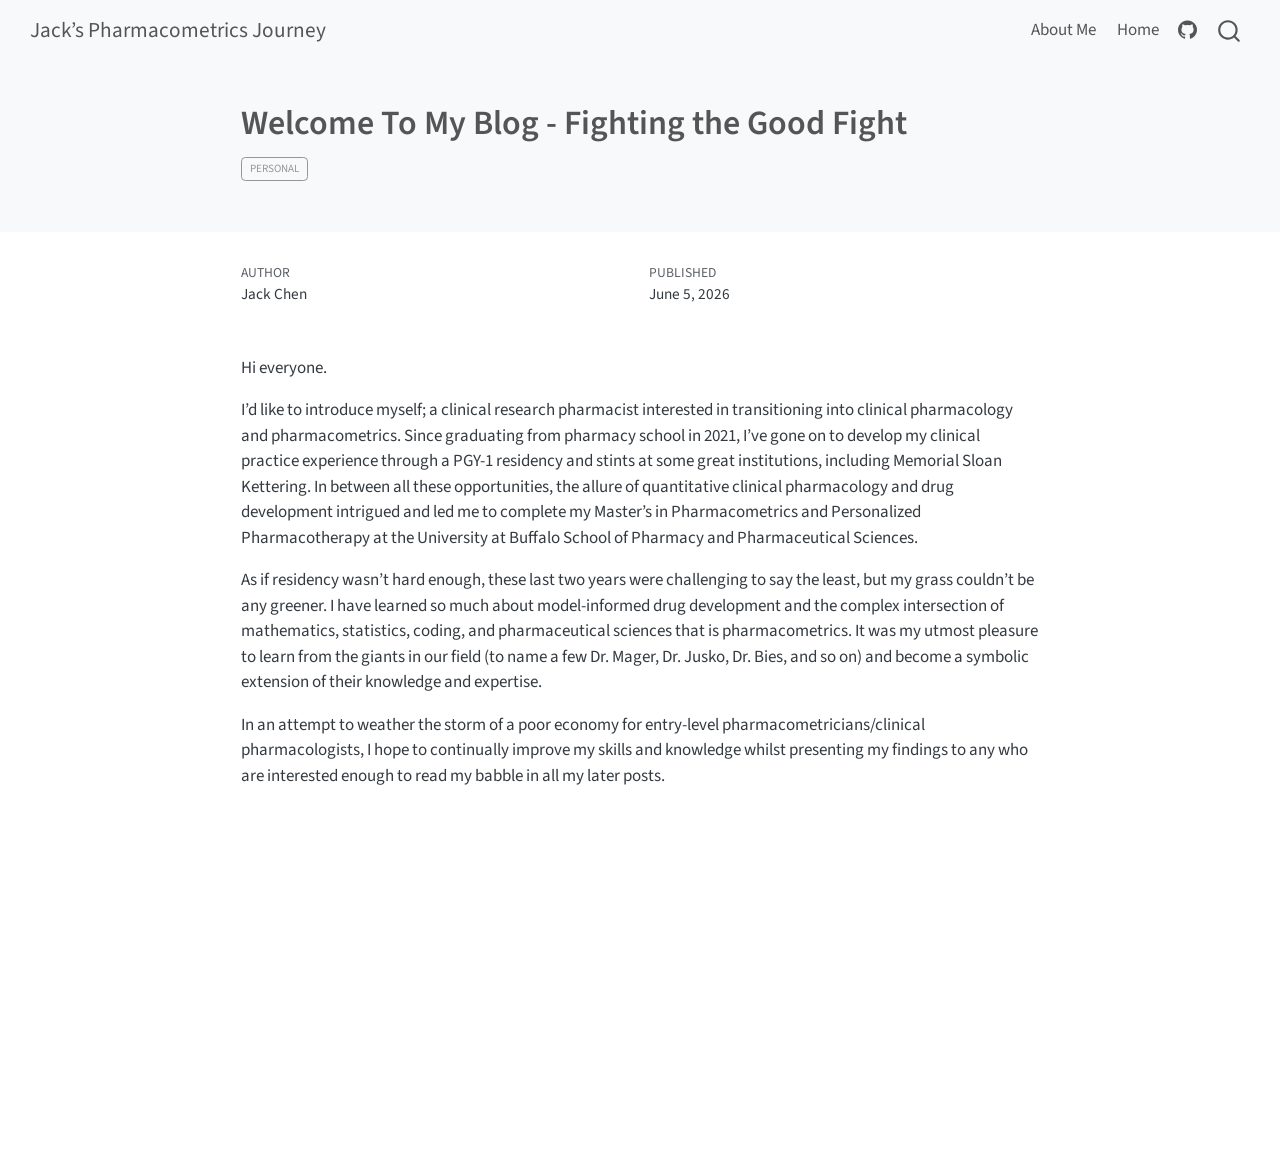
==== posts/01_selfintroduction/index.html @ 31195d6e "Built site for gh-pages" ====
<!DOCTYPE html>
<html xmlns="http://www.w3.org/1999/xhtml" lang="en" xml:lang="en"><head>

<meta charset="utf-8">
<meta name="generator" content="quarto-1.10.18">

<meta name="viewport" content="width=device-width, initial-scale=1.0, user-scalable=yes">

<meta name="author" content="Jack Chen">
<meta name="dcterms.date" content="2026-06-05">

<title>Welcome To My Blog - Fighting the Good Fight – Jack’s Pharmacometrics Journey</title>
<style>
/* Default styles provided by pandoc.
** See https://pandoc.org/MANUAL.html#variables-for-html for config info.
*/
span.smallcaps{font-variant: small-caps;}
div.columns{display: flex; gap: 1.5em;}
div.column{flex: auto;}
@media screen {
div.columns{gap: min(4vw, 1.5em);}
div.column{overflow-x: auto;}
}
div.hanging-indent{margin-left: 1.5em; text-indent: -1.5em;}
ul.task-list{list-style: none;}
ul.task-list li input[type="checkbox"] {
  width: 0.8em;
  margin: 0 0.8em 0.2em -1em; /* quarto-specific, see https://github.com/quarto-dev/quarto-cli/issues/4556 */ 
  vertical-align: middle;
}
</style>


<script src="../../site_libs/quarto-nav/quarto-nav.js"></script>
<script src="../../site_libs/quarto-nav/headroom.min.js"></script>
<script src="../../site_libs/clipboard/clipboard.min.js"></script>
<script src="../../site_libs/quarto-search/autocomplete.umd.js"></script>
<script src="../../site_libs/quarto-search/fuse.min.js"></script>
<script src="../../site_libs/quarto-search/quarto-search.js"></script>
<meta name="quarto:offset" content="../../">
<script src="../../site_libs/quarto-html/quarto.js" type="module"></script>
<script src="../../site_libs/quarto-html/tabsets/tabsets.js" type="module"></script>
<script src="../../site_libs/quarto-html/popper.min.js"></script>
<script src="../../site_libs/quarto-html/tippy.umd.min.js"></script>
<script src="../../site_libs/quarto-html/anchor.min.js"></script>
<link href="../../site_libs/quarto-html/tippy.css" rel="stylesheet">
<link href="../../site_libs/quarto-html/quarto-syntax-highlighting-64a204ab8560d761af7679ceaba22944.css" rel="stylesheet" id="quarto-text-highlighting-styles">
<script src="../../site_libs/bootstrap/bootstrap.min.js"></script>
<link href="../../site_libs/bootstrap/bootstrap-icons.css" rel="stylesheet">
<link href="../../site_libs/bootstrap/bootstrap-301c38354b3ed8238247a097a05ab2e3.min.css" rel="stylesheet" append-hash="true" id="quarto-bootstrap" data-mode="light">
<script id="quarto-search-options" type="application/json">{
  "location": "navbar",
  "copy-button": false,
  "collapse-after": 3,
  "panel-placement": "end",
  "type": "overlay",
  "limit": 50,
  "keyboard-shortcut": [
    "f",
    "/",
    "s"
  ],
  "show-item-context": false,
  "language": {
    "search-no-results-text": "No results",
    "search-matching-documents-text": "matching documents",
    "search-copy-link-title": "Copy link to search",
    "search-hide-matches-text": "Hide additional matches",
    "search-more-match-text": "more match in this document",
    "search-more-matches-text": "more matches in this document",
    "search-clear-button-title": "Clear",
    "search-text-placeholder": "",
    "search-detached-cancel-button-title": "Cancel",
    "search-submit-button-title": "Submit",
    "search-label": "Search"
  }
}</script>


<link rel="stylesheet" href="../../styles.css">
</head>

<body class="nav-fixed fullcontent quarto-light">

<div id="quarto-search-results"></div>
  <header id="quarto-header" class="headroom fixed-top quarto-banner">
    <nav class="navbar navbar-expand-lg " data-bs-theme="dark">
      <div class="navbar-container container-fluid">
      <div class="navbar-brand-container mx-auto">
    <a class="navbar-brand" href="../../index.html">
    <span class="navbar-title">Jack’s Pharmacometrics Journey</span>
    </a>
  </div>
            <div id="quarto-search" class="" title="Search"></div>
          <button class="navbar-toggler" type="button" data-bs-toggle="collapse" data-bs-target="#navbarCollapse" aria-controls="navbarCollapse" role="menu" aria-expanded="false" aria-label="Toggle navigation" onclick="if (window.quartoToggleHeadroom) { window.quartoToggleHeadroom(); }">
  <span class="navbar-toggler-icon"></span>
</button>
          <div class="collapse navbar-collapse" id="navbarCollapse">
            <ul class="navbar-nav navbar-nav-scroll ms-auto">
  <li class="nav-item">
    <a class="nav-link" href="../../about.html"> 
<span class="menu-text">About Me</span></a>
  </li>  
  <li class="nav-item">
    <a class="nav-link" href="../../index.html"> 
<span class="menu-text">Home</span></a>
  </li>  
  <li class="nav-item compact">
    <a class="nav-link" href="https://github.com/jc-pharm"> <i class="bi bi-github" role="img">
</i> 
<span class="menu-text"></span></a>
  </li>  
</ul>
          </div> <!-- /navcollapse -->
            <div class="quarto-navbar-tools">
</div>
      </div> <!-- /container-fluid -->
    </nav>
</header>
<!-- content -->
<header id="title-block-header" class="quarto-title-block default page-columns page-full">
  <div class="quarto-title-banner page-columns page-full">
    <div class="quarto-title column-body">
      <h1 class="title">Welcome To My Blog - Fighting the Good Fight</h1>
                                <div class="quarto-categories">
                <div class="quarto-category">personal</div>
              </div>
                  </div>
  </div>
    
  
  <div class="quarto-title-meta">

      <div>
      <div class="quarto-title-meta-heading">Author</div>
      <div class="quarto-title-meta-contents">
               <p>Jack Chen </p>
            </div>
    </div>
      
      <div>
      <div class="quarto-title-meta-heading">Published</div>
      <div class="quarto-title-meta-contents">
        <p class="date">June 5, 2026</p>
      </div>
    </div>
    
      
    </div>
    
  
  </header><div id="quarto-content" class="quarto-container page-columns page-rows-contents page-layout-article page-navbar">
<!-- sidebar -->
<!-- margin-sidebar -->
    
<!-- main -->
<main class="content quarto-banner-title-block" id="quarto-document-content">





<p>Hi everyone.</p>
<p>I’d like to introduce myself; a clinical research pharmacist interested in transitioning into clinical pharmacology and pharmacometrics. Since graduating from pharmacy school in 2021, I’ve gone on to develop my clinical practice experience through a PGY-1 residency and stints at some great institutions, including Memorial Sloan Kettering. In between all these opportunities, the allure of quantitative clinical pharmacology and drug development intrigued and led me to complete my Master’s in Pharmacometrics and Personalized Pharmacotherapy at the University at Buffalo School of Pharmacy and Pharmaceutical Sciences.</p>
<p>As if residency wasn’t hard enough, these last two years were challenging to say the least, but my grass couldn’t be any greener. I have learned so much about model-informed drug development and the complex intersection of mathematics, statistics, coding, and pharmaceutical sciences that is pharmacometrics. It was my utmost pleasure to learn from the giants in our field (to name a few Dr.&nbsp;Mager, Dr.&nbsp;Jusko, Dr.&nbsp;Bies, and so on) and become a symbolic extension of their knowledge and expertise.</p>
<p>In an attempt to weather the storm of a poor economy for entry-level pharmacometricians/clinical pharmacologists, I hope to continually improve my skills and knowledge whilst presenting my findings to any who are interested enough to read my babble in all my later posts.</p>



</main> <!-- /main -->
<script id="quarto-html-after-body" type="application/javascript">
  window.document.addEventListener("DOMContentLoaded", function (event) {
    const icon = "";
    const anchorJS = new window.AnchorJS();
    anchorJS.options = {
      placement: 'right',
      icon: icon
    };
    anchorJS.add('.anchored');
    const isCodeAnnotation = (el) => {
      for (const clz of el.classList) {
        if (clz.startsWith('code-annotation-')) {                     
          return true;
        }
      }
      return false;
    }
    const onCopySuccess = function(e) {
      // button target
      const button = e.trigger;
      // don't keep focus
      button.blur();
      // flash "checked"
      button.classList.add('code-copy-button-checked');
      var currentTitle = button.getAttribute("title");
      button.setAttribute("title", "Copied!");
      let tooltip;
      if (window.bootstrap) {
        button.setAttribute("data-bs-toggle", "tooltip");
        button.setAttribute("data-bs-placement", "left");
        button.setAttribute("data-bs-title", "Copied!");
        tooltip = new bootstrap.Tooltip(button, 
          { trigger: "manual", 
            customClass: "code-copy-button-tooltip",
            offset: [0, -8]});
        tooltip.show();    
      }
      setTimeout(function() {
        if (tooltip) {
          tooltip.hide();
          button.removeAttribute("data-bs-title");
          button.removeAttribute("data-bs-toggle");
          button.removeAttribute("data-bs-placement");
        }
        button.setAttribute("title", currentTitle);
        button.classList.remove('code-copy-button-checked');
      }, 1000);
      // clear code selection
      e.clearSelection();
    }
    const getTextToCopy = function(trigger) {
      const outerScaffold = trigger.parentElement.cloneNode(true);
      const codeEl = outerScaffold.querySelector('code');
      for (const childEl of codeEl.children) {
        if (isCodeAnnotation(childEl)) {
          childEl.remove();
        }
      }
      return codeEl.innerText;
    }
    const clipboard = new window.ClipboardJS('.code-copy-button:not([data-in-quarto-modal])', {
      text: getTextToCopy
    });
    clipboard.on('success', onCopySuccess);
    if (window.document.getElementById('quarto-embedded-source-code-modal')) {
      const clipboardModal = new window.ClipboardJS('.code-copy-button[data-in-quarto-modal]', {
        text: getTextToCopy,
        container: window.document.getElementById('quarto-embedded-source-code-modal')
      });
      clipboardModal.on('success', onCopySuccess);
    }
      var localhostRegex = new RegExp(/^(?:http|https):\/\/localhost\:?[0-9]*\//);
      var mailtoRegex = new RegExp(/^mailto:/);
        var filterRegex = new RegExp("https:\/\/jc-pharm\.github\.io\/");
      var isInternal = (href) => {
          return filterRegex.test(href) || localhostRegex.test(href) || mailtoRegex.test(href);
      }
      // Inspect non-navigation links and adorn them if external
     var links = window.document.querySelectorAll('a[href]:not(.nav-link):not(.navbar-brand):not(.toc-action):not(.sidebar-link):not(.sidebar-item-toggle):not(.pagination-link):not(.no-external):not([aria-hidden]):not(.dropdown-item):not(.quarto-navigation-tool):not(.about-link)');
      for (var i=0; i<links.length; i++) {
        const link = links[i];
        if (!isInternal(link.href)) {
          // undo the damage that might have been done by quarto-nav.js in the case of
          // links that we want to consider external
          if (link.dataset.originalHref !== undefined) {
            link.href = link.dataset.originalHref;
          }
        }
      }
    function tippyHover(el, contentFn, onTriggerFn, onUntriggerFn) {
      const config = {
        allowHTML: true,
        maxWidth: 500,
        delay: 100,
        arrow: false,
        appendTo: function(el) {
            return el.parentElement;
        },
        interactive: true,
        interactiveBorder: 10,
        theme: 'quarto',
        placement: 'bottom-start',
      };
      if (contentFn) {
        config.content = contentFn;
      }
      if (onTriggerFn) {
        config.onTrigger = onTriggerFn;
      }
      if (onUntriggerFn) {
        config.onUntrigger = onUntriggerFn;
      }
      window.tippy(el, config); 
    }
    const noterefs = window.document.querySelectorAll('a[role="doc-noteref"]');
    for (var i=0; i<noterefs.length; i++) {
      const ref = noterefs[i];
      tippyHover(ref, function() {
        // use id or data attribute instead here
        let href = ref.getAttribute('data-footnote-href') || ref.getAttribute('href');
        try { href = new URL(href).hash; } catch {}
        const id = href.replace(/^#\/?/, "");
        const note = window.document.getElementById(id);
        if (note) {
          return note.innerHTML;
        } else {
          return "";
        }
      });
    }
    const xrefs = window.document.querySelectorAll('a.quarto-xref');
    const processXRef = (id, note) => {
      // Strip column container classes
      const stripColumnClz = (el) => {
        el.classList.remove("page-full", "page-columns");
        if (el.children) {
          for (const child of el.children) {
            stripColumnClz(child);
          }
        }
      }
      stripColumnClz(note)
      if (id === null || id.startsWith('sec-')) {
        // Special case sections, only their first couple elements
        const container = document.createElement("div");
        if (note.children && note.children.length > 2) {
          container.appendChild(note.children[0].cloneNode(true));
          for (let i = 1; i < note.children.length; i++) {
            const child = note.children[i];
            if (child.tagName === "P" && child.innerText === "") {
              continue;
            } else {
              container.appendChild(child.cloneNode(true));
              break;
            }
          }
          if (window.Quarto?.typesetMath) {
            window.Quarto.typesetMath(container);
          }
          return container.innerHTML
        } else {
          if (window.Quarto?.typesetMath) {
            window.Quarto.typesetMath(note);
          }
          return note.innerHTML;
        }
      } else {
        // Remove any anchor links if they are present
        const anchorLink = note.querySelector('a.anchorjs-link');
        if (anchorLink) {
          anchorLink.remove();
        }
        if (window.Quarto?.typesetMath) {
          window.Quarto.typesetMath(note);
        }
        if (note.classList.contains("callout")) {
          return note.outerHTML;
        } else {
          return note.innerHTML;
        }
      }
    }
    for (var i=0; i<xrefs.length; i++) {
      const xref = xrefs[i];
      tippyHover(xref, undefined, function(instance) {
        instance.disable();
        let url = xref.getAttribute('href');
        let hash = undefined; 
        if (url.startsWith('#')) {
          hash = url;
        } else {
          try { hash = new URL(url).hash; } catch {}
        }
        if (hash) {
          const id = hash.replace(/^#\/?/, "");
          const note = window.document.getElementById(id);
          if (note !== null) {
            try {
              const html = processXRef(id, note.cloneNode(true));
              instance.setContent(html);
            } finally {
              instance.enable();
              instance.show();
            }
          } else {
            // See if we can fetch this
            fetch(url.split('#')[0])
            .then(res => res.text())
            .then(html => {
              const parser = new DOMParser();
              const htmlDoc = parser.parseFromString(html, "text/html");
              const note = htmlDoc.getElementById(id);
              if (note !== null) {
                const html = processXRef(id, note);
                instance.setContent(html);
              } 
            }).finally(() => {
              instance.enable();
              instance.show();
            });
          }
        } else {
          // See if we can fetch a full url (with no hash to target)
          // This is a special case and we should probably do some content thinning / targeting
          fetch(url)
          .then(res => res.text())
          .then(html => {
            const parser = new DOMParser();
            const htmlDoc = parser.parseFromString(html, "text/html");
            const note = htmlDoc.querySelector('main.content');
            if (note !== null) {
              // This should only happen for chapter cross references
              // (since there is no id in the URL)
              // remove the first header
              if (note.children.length > 0 && note.children[0].tagName === "HEADER") {
                note.children[0].remove();
              }
              const html = processXRef(null, note);
              instance.setContent(html);
            } 
          }).finally(() => {
            instance.enable();
            instance.show();
          });
        }
      }, function(instance) {
      });
    }
        let selectedAnnoteEl;
        const selectorForAnnotation = ( cell, annotation) => {
          let cellAttr = 'data-code-cell="' + cell + '"';
          let lineAttr = 'data-code-annotation="' +  annotation + '"';
          const selector = 'span[' + cellAttr + '][' + lineAttr + ']';
          return selector;
        }
        const selectCodeLines = (annoteEl) => {
          const doc = window.document;
          const targetCell = annoteEl.getAttribute("data-target-cell");
          const targetAnnotation = annoteEl.getAttribute("data-target-annotation");
          const annoteSpan = window.document.querySelector(selectorForAnnotation(targetCell, targetAnnotation));
          const lines = annoteSpan.getAttribute("data-code-lines").split(",");
          const lineIds = lines.map((line) => {
            return targetCell + "-" + line;
          })
          let top = null;
          let height = null;
          let parent = null;
          if (lineIds.length > 0) {
              //compute the position of the single el (top and bottom and make a div)
              const el = window.document.getElementById(lineIds[0]);
              top = el.offsetTop;
              height = el.offsetHeight;
              parent = el.parentElement.parentElement;
            if (lineIds.length > 1) {
              const lastEl = window.document.getElementById(lineIds[lineIds.length - 1]);
              const bottom = lastEl.offsetTop + lastEl.offsetHeight;
              height = bottom - top;
            }
            if (top !== null && height !== null && parent !== null) {
              // cook up a div (if necessary) and position it 
              let div = window.document.getElementById("code-annotation-line-highlight");
              if (div === null) {
                div = window.document.createElement("div");
                div.setAttribute("id", "code-annotation-line-highlight");
                div.style.position = 'absolute';
                parent.appendChild(div);
              }
              div.style.top = top - 2 + "px";
              div.style.height = height + 4 + "px";
              div.style.left = 0;
              let gutterDiv = window.document.getElementById("code-annotation-line-highlight-gutter");
              if (gutterDiv === null) {
                gutterDiv = window.document.createElement("div");
                gutterDiv.setAttribute("id", "code-annotation-line-highlight-gutter");
                gutterDiv.style.position = 'absolute';
                const codeCell = window.document.getElementById(targetCell);
                const gutter = codeCell.querySelector('.code-annotation-gutter');
                gutter.appendChild(gutterDiv);
              }
              gutterDiv.style.top = top - 2 + "px";
              gutterDiv.style.height = height + 4 + "px";
            }
            selectedAnnoteEl = annoteEl;
          }
        };
        const unselectCodeLines = () => {
          const elementsIds = ["code-annotation-line-highlight", "code-annotation-line-highlight-gutter"];
          elementsIds.forEach((elId) => {
            const div = window.document.getElementById(elId);
            if (div) {
              div.remove();
            }
          });
          selectedAnnoteEl = undefined;
        };
          // Handle positioning of the toggle
      window.addEventListener(
        "resize",
        throttle(() => {
          elRect = undefined;
          if (selectedAnnoteEl) {
            selectCodeLines(selectedAnnoteEl);
          }
        }, 10)
      );
      function throttle(fn, ms) {
      let throttle = false;
      let timer;
        return (...args) => {
          if(!throttle) { // first call gets through
              fn.apply(this, args);
              throttle = true;
          } else { // all the others get throttled
              if(timer) clearTimeout(timer); // cancel #2
              timer = setTimeout(() => {
                fn.apply(this, args);
                timer = throttle = false;
              }, ms);
          }
        };
      }
        // Attach click handler to the DT
        const annoteDls = window.document.querySelectorAll('dt[data-target-cell]');
        for (const annoteDlNode of annoteDls) {
          annoteDlNode.addEventListener('click', (event) => {
            const clickedEl = event.target;
            if (clickedEl !== selectedAnnoteEl) {
              unselectCodeLines();
              const activeEl = window.document.querySelector('dt[data-target-cell].code-annotation-active');
              if (activeEl) {
                activeEl.classList.remove('code-annotation-active');
              }
              selectCodeLines(clickedEl);
              clickedEl.classList.add('code-annotation-active');
            } else {
              // Unselect the line
              unselectCodeLines();
              clickedEl.classList.remove('code-annotation-active');
            }
          });
        }
    const findCites = (el) => {
      const parentEl = el.parentElement;
      if (parentEl) {
        const cites = parentEl.dataset.cites;
        if (cites) {
          return {
            el,
            cites: cites.split(' ')
          };
        } else {
          return findCites(el.parentElement)
        }
      } else {
        return undefined;
      }
    };
    var bibliorefs = window.document.querySelectorAll('a[role="doc-biblioref"]');
    for (var i=0; i<bibliorefs.length; i++) {
      const ref = bibliorefs[i];
      const citeInfo = findCites(ref);
      if (citeInfo) {
        tippyHover(citeInfo.el, function() {
          var popup = window.document.createElement('div');
          citeInfo.cites.forEach(function(cite) {
            var citeDiv = window.document.createElement('div');
            citeDiv.classList.add('hanging-indent');
            citeDiv.classList.add('csl-entry');
            var biblioDiv = window.document.getElementById('ref-' + cite);
            if (biblioDiv) {
              citeDiv.innerHTML = biblioDiv.innerHTML;
            }
            popup.appendChild(citeDiv);
          });
          return popup.innerHTML;
        });
      }
    }
  });
  </script>
</div> <!-- /content -->




</body></html>
---- site_libs/quarto-html/tippy.css ----
.tippy-box[data-animation=fade][data-state=hidden]{opacity:0}[data-tippy-root]{max-width:calc(100vw - 10px)}.tippy-box{position:relative;background-color:#333;color:#fff;border-radius:4px;font-size:14px;line-height:1.4;white-space:normal;outline:0;transition-property:transform,visibility,opacity}.tippy-box[data-placement^=top]>.tippy-arrow{bottom:0}.tippy-box[data-placement^=top]>.tippy-arrow:before{bottom:-7px;left:0;border-width:8px 8px 0;border-top-color:initial;transform-origin:center top}.tippy-box[data-placement^=bottom]>.tippy-arrow{top:0}.tippy-box[data-placement^=bottom]>.tippy-arrow:before{top:-7px;left:0;border-width:0 8px 8px;border-bottom-color:initial;transform-origin:center bottom}.tippy-box[data-placement^=left]>.tippy-arrow{right:0}.tippy-box[data-placement^=left]>.tippy-arrow:before{border-width:8px 0 8px 8px;border-left-color:initial;right:-7px;transform-origin:center left}.tippy-box[data-placement^=right]>.tippy-arrow{left:0}.tippy-box[data-placement^=right]>.tippy-arrow:before{left:-7px;border-width:8px 8px 8px 0;border-right-color:initial;transform-origin:center right}.tippy-box[data-inertia][data-state=visible]{transition-timing-function:cubic-bezier(.54,1.5,.38,1.11)}.tippy-arrow{width:16px;height:16px;color:#333}.tippy-arrow:before{content:"";position:absolute;border-color:transparent;border-style:solid}.tippy-content{position:relative;padding:5px 9px;z-index:1}
---- site_libs/quarto-html/quarto-syntax-highlighting-64a204ab8560d761af7679ceaba22944.css ----
/* quarto syntax highlight colors */
:root {
  --quarto-hl-ot-color: #003B4F;
  --quarto-hl-at-color: #657422;
  --quarto-hl-ss-color: #20794D;
  --quarto-hl-an-color: #5E5E5E;
  --quarto-hl-fu-color: #4758AB;
  --quarto-hl-st-color: #20794D;
  --quarto-hl-cf-color: #003B4F;
  --quarto-hl-op-color: #5E5E5E;
  --quarto-hl-er-color: #AD0000;
  --quarto-hl-bn-color: #AD0000;
  --quarto-hl-al-color: #AD0000;
  --quarto-hl-va-color: #111111;
  --quarto-hl-bu-color: inherit;
  --quarto-hl-ex-color: inherit;
  --quarto-hl-pp-color: #AD0000;
  --quarto-hl-in-color: #5E5E5E;
  --quarto-hl-vs-color: #20794D;
  --quarto-hl-wa-color: #5E5E5E;
  --quarto-hl-do-color: #5E5E5E;
  --quarto-hl-im-color: #00769E;
  --quarto-hl-ch-color: #20794D;
  --quarto-hl-dt-color: #AD0000;
  --quarto-hl-fl-color: #AD0000;
  --quarto-hl-co-color: #5E5E5E;
  --quarto-hl-cv-color: #5E5E5E;
  --quarto-hl-cn-color: #8f5902;
  --quarto-hl-sc-color: #5E5E5E;
  --quarto-hl-dv-color: #AD0000;
  --quarto-hl-kw-color: #003B4F;
}

/* other quarto variables */
:root {
  --quarto-font-monospace: SFMono-Regular, Menlo, Monaco, Consolas, "Liberation Mono", "Courier New", monospace;
}

/* syntax highlight based on Pandoc's rules */
pre > code.sourceCode > span {
  color: #003B4F;
}

code.sourceCode > span {
  color: #003B4F;
}

div.sourceCode,
div.sourceCode pre.sourceCode {
  color: #003B4F;
}

/* Normal */
code span {
  color: #003B4F;
}

/* Alert */
code span.al {
  color: #AD0000;
  font-style: inherit;
}

/* Annotation */
code span.an {
  color: #5E5E5E;
  font-style: inherit;
}

/* Attribute */
code span.at {
  color: #657422;
  font-style: inherit;
}

/* BaseN */
code span.bn {
  color: #AD0000;
  font-style: inherit;
}

/* BuiltIn */
code span.bu {
  font-style: inherit;
}

/* ControlFlow */
code span.cf {
  color: #003B4F;
  font-weight: bold;
  font-style: inherit;
}

/* Char */
code span.ch {
  color: #20794D;
  font-style: inherit;
}

/* Constant */
code span.cn {
  color: #8f5902;
  font-style: inherit;
}

/* Comment */
code span.co {
  color: #5E5E5E;
  font-style: inherit;
}

/* CommentVar */
code span.cv {
  color: #5E5E5E;
  font-style: italic;
}

/* Documentation */
code span.do {
  color: #5E5E5E;
  font-style: italic;
}

/* DataType */
code span.dt {
  color: #AD0000;
  font-style: inherit;
}

/* DecVal */
code span.dv {
  color: #AD0000;
  font-style: inherit;
}

/* Error */
code span.er {
  color: #AD0000;
  font-style: inherit;
}

/* Extension */
code span.ex {
  font-style: inherit;
}

/* Float */
code span.fl {
  color: #AD0000;
  font-style: inherit;
}

/* Function */
code span.fu {
  color: #4758AB;
  font-style: inherit;
}

/* Import */
code span.im {
  color: #00769E;
  font-style: inherit;
}

/* Information */
code span.in {
  color: #5E5E5E;
  font-style: inherit;
}

/* Keyword */
code span.kw {
  color: #003B4F;
  font-weight: bold;
  font-style: inherit;
}

/* Operator */
code span.op {
  color: #5E5E5E;
  font-style: inherit;
}

/* Other */
code span.ot {
  color: #003B4F;
  font-style: inherit;
}

/* Preprocessor */
code span.pp {
  color: #AD0000;
  font-style: inherit;
}

/* SpecialChar */
code span.sc {
  color: #5E5E5E;
  font-style: inherit;
}

/* SpecialString */
code span.ss {
  color: #20794D;
  font-style: inherit;
}

/* String */
code span.st {
  color: #20794D;
  font-style: inherit;
}

/* Variable */
code span.va {
  color: #111111;
  font-style: inherit;
}

/* VerbatimString */
code span.vs {
  color: #20794D;
  font-style: inherit;
}

/* Warning */
code span.wa {
  color: #5E5E5E;
  font-style: italic;
}

.prevent-inlining {
  content: "</";
}

/*# sourceMappingURL=9d8d5bb603a83b8298b89080a598c93b.css.map */
---- styles.css ----
/* css styles */
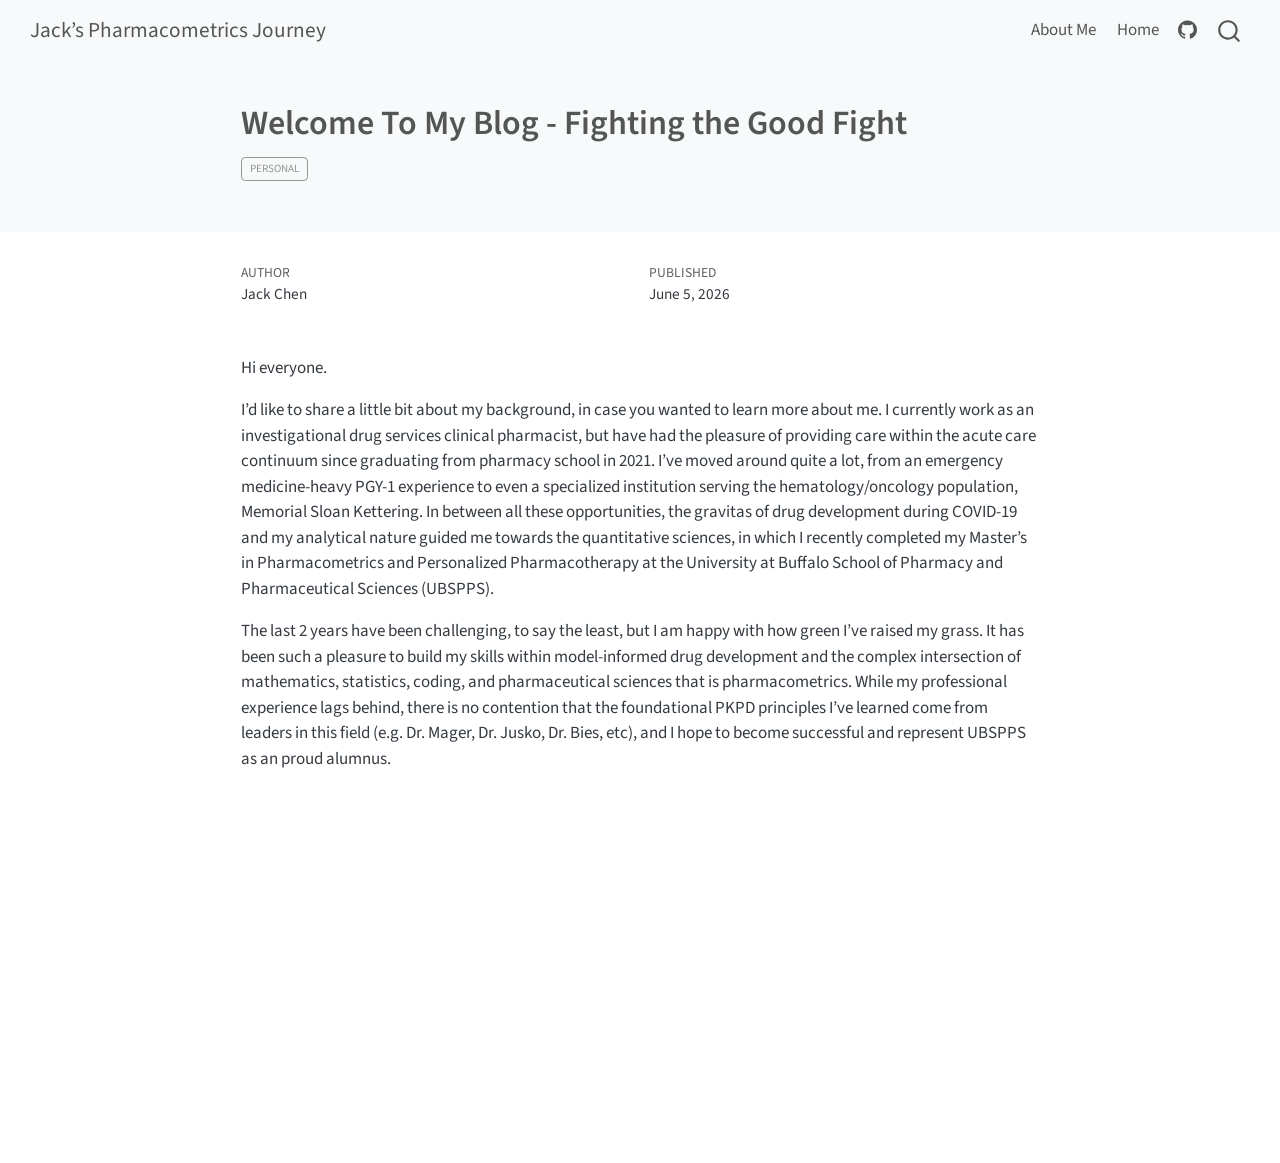
==== commit c7c5964d: "Built site for gh-pages" ====
--- a/posts/01_selfintroduction/index.html
+++ b/posts/01_selfintroduction/index.html
@@ -161,9 +161,8 @@
 
 
 <p>Hi everyone.</p>
-<p>I’d like to introduce myself; a clinical research pharmacist interested in transitioning into clinical pharmacology and pharmacometrics. Since graduating from pharmacy school in 2021, I’ve gone on to develop my clinical practice experience through a PGY-1 residency and stints at some great institutions, including Memorial Sloan Kettering. In between all these opportunities, the allure of quantitative clinical pharmacology and drug development intrigued and led me to complete my Master’s in Pharmacometrics and Personalized Pharmacotherapy at the University at Buffalo School of Pharmacy and Pharmaceutical Sciences.</p>
-<p>As if residency wasn’t hard enough, these last two years were challenging to say the least, but my grass couldn’t be any greener. I have learned so much about model-informed drug development and the complex intersection of mathematics, statistics, coding, and pharmaceutical sciences that is pharmacometrics. It was my utmost pleasure to learn from the giants in our field (to name a few Dr.&nbsp;Mager, Dr.&nbsp;Jusko, Dr.&nbsp;Bies, and so on) and become a symbolic extension of their knowledge and expertise.</p>
-<p>In an attempt to weather the storm of a poor economy for entry-level pharmacometricians/clinical pharmacologists, I hope to continually improve my skills and knowledge whilst presenting my findings to any who are interested enough to read my babble in all my later posts.</p>
+<p>I’d like to share a little bit about my background, in case you wanted to learn more about me. I currently work as an investigational drug services clinical pharmacist, but have had the pleasure of providing care within the acute care continuum since graduating from pharmacy school in 2021. I’ve moved around quite a lot, from an emergency medicine-heavy PGY-1 experience to even a specialized institution serving the hematology/oncology population, Memorial Sloan Kettering. In between all these opportunities, the gravitas of drug development during COVID-19 and my analytical nature guided me towards the quantitative sciences, in which I recently completed my Master’s in Pharmacometrics and Personalized Pharmacotherapy at the University at Buffalo School of Pharmacy and Pharmaceutical Sciences (UBSPPS).</p>
+<p>The last 2 years have been challenging, to say the least, but I am happy with how green I’ve raised my grass. It has been such a pleasure to build my skills within model-informed drug development and the complex intersection of mathematics, statistics, coding, and pharmaceutical sciences that is pharmacometrics. While my professional experience lags behind, there is no contention that the foundational PKPD principles I’ve learned come from leaders in this field (e.g.&nbsp;Dr.&nbsp;Mager, Dr.&nbsp;Jusko, Dr.&nbsp;Bies, etc), and I hope to become successful and represent UBSPPS as an proud alumnus.</p>
 
 
 
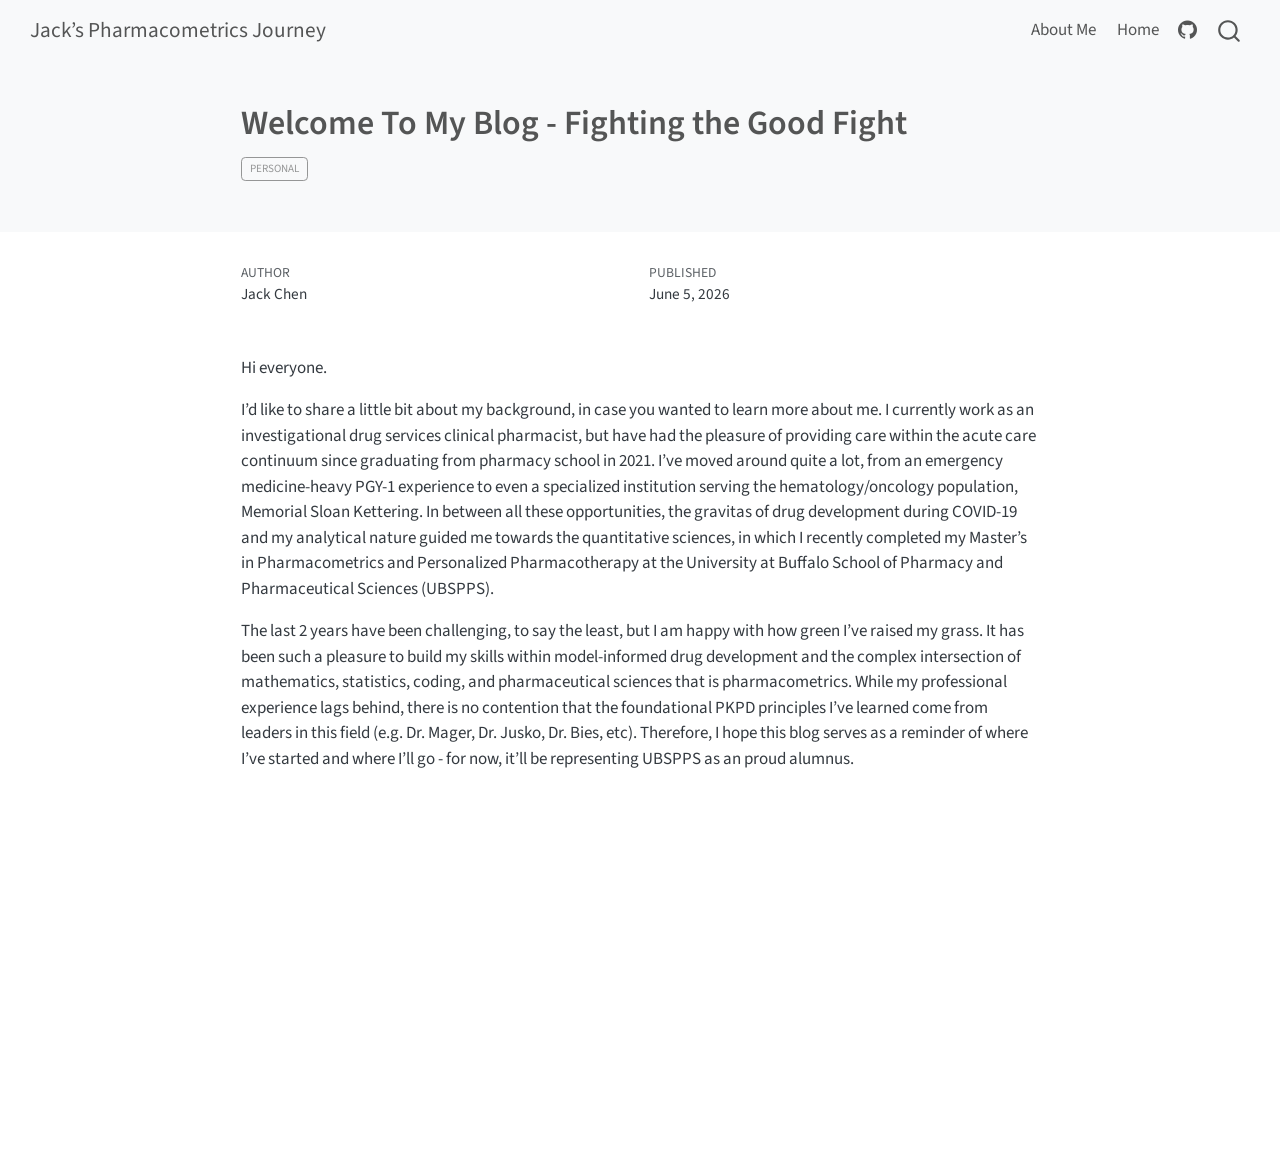
==== commit 99e703d8: "Built site for gh-pages" ====
--- a/posts/01_selfintroduction/index.html
+++ b/posts/01_selfintroduction/index.html
@@ -162,7 +162,7 @@
 
 <p>Hi everyone.</p>
 <p>I’d like to share a little bit about my background, in case you wanted to learn more about me. I currently work as an investigational drug services clinical pharmacist, but have had the pleasure of providing care within the acute care continuum since graduating from pharmacy school in 2021. I’ve moved around quite a lot, from an emergency medicine-heavy PGY-1 experience to even a specialized institution serving the hematology/oncology population, Memorial Sloan Kettering. In between all these opportunities, the gravitas of drug development during COVID-19 and my analytical nature guided me towards the quantitative sciences, in which I recently completed my Master’s in Pharmacometrics and Personalized Pharmacotherapy at the University at Buffalo School of Pharmacy and Pharmaceutical Sciences (UBSPPS).</p>
-<p>The last 2 years have been challenging, to say the least, but I am happy with how green I’ve raised my grass. It has been such a pleasure to build my skills within model-informed drug development and the complex intersection of mathematics, statistics, coding, and pharmaceutical sciences that is pharmacometrics. While my professional experience lags behind, there is no contention that the foundational PKPD principles I’ve learned come from leaders in this field (e.g.&nbsp;Dr.&nbsp;Mager, Dr.&nbsp;Jusko, Dr.&nbsp;Bies, etc), and I hope to become successful and represent UBSPPS as an proud alumnus.</p>
+<p>The last 2 years have been challenging, to say the least, but I am happy with how green I’ve raised my grass. It has been such a pleasure to build my skills within model-informed drug development and the complex intersection of mathematics, statistics, coding, and pharmaceutical sciences that is pharmacometrics. While my professional experience lags behind, there is no contention that the foundational PKPD principles I’ve learned come from leaders in this field (e.g.&nbsp;Dr.&nbsp;Mager, Dr.&nbsp;Jusko, Dr.&nbsp;Bies, etc). Therefore, I hope this blog serves as a reminder of where I’ve started and where I’ll go - for now, it’ll be representing UBSPPS as an proud alumnus.</p>
 
 
 
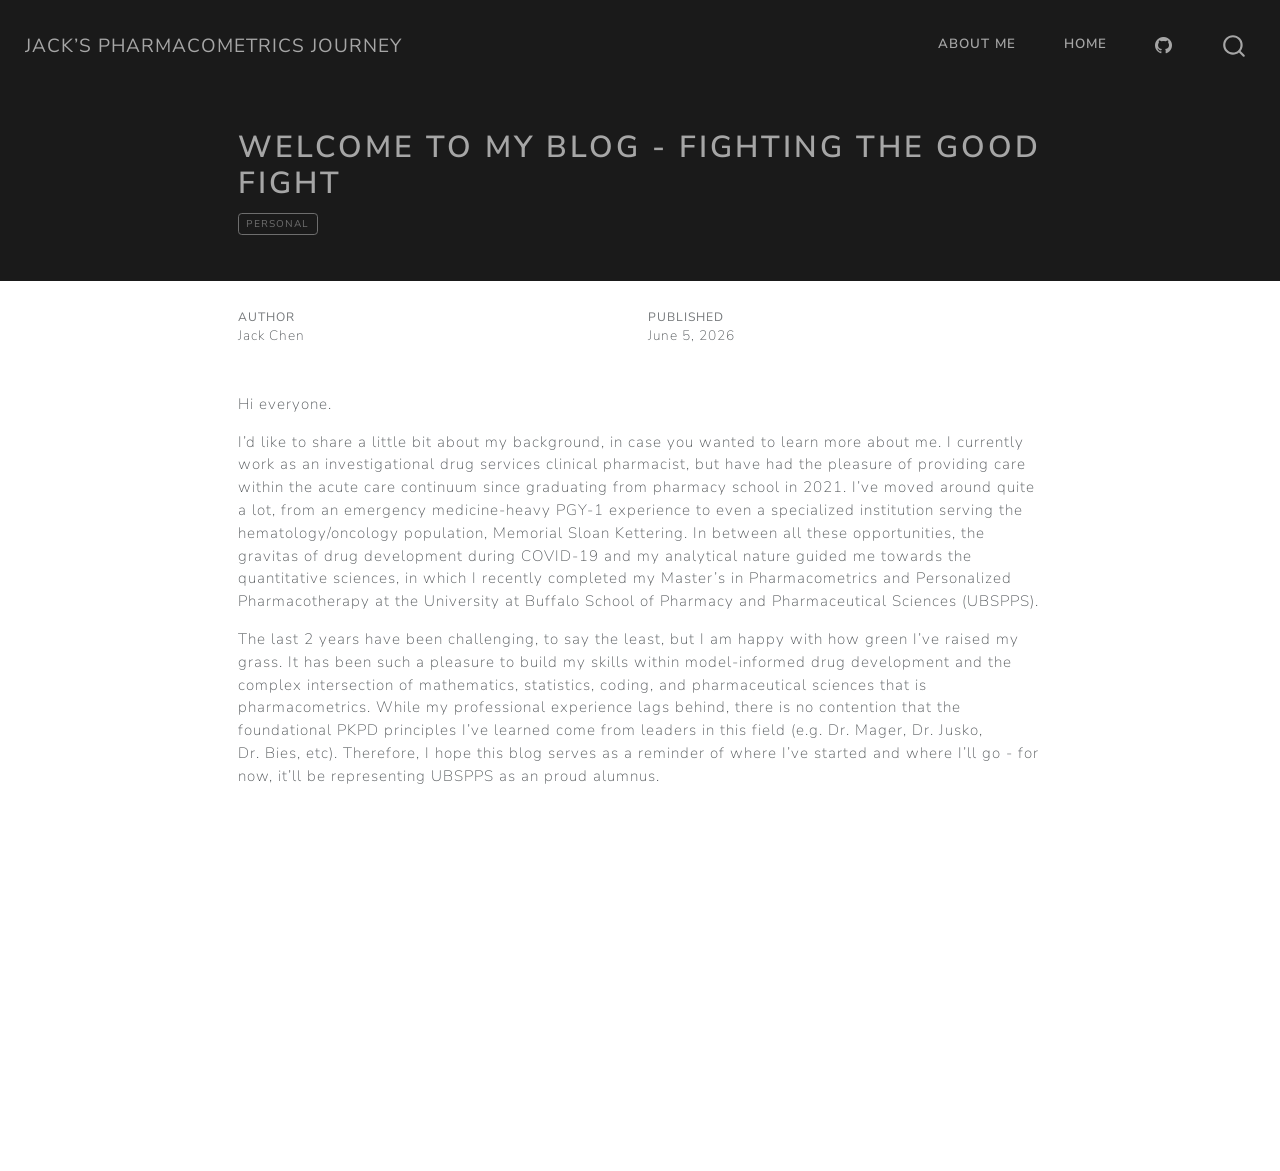
==== commit 5cb32592: "Built site for gh-pages" ====
--- a/posts/01_selfintroduction/index.html
+++ b/posts/01_selfintroduction/index.html
@@ -47,7 +47,7 @@
 <link href="../../site_libs/quarto-html/quarto-syntax-highlighting-64a204ab8560d761af7679ceaba22944.css" rel="stylesheet" id="quarto-text-highlighting-styles">
 <script src="../../site_libs/bootstrap/bootstrap.min.js"></script>
 <link href="../../site_libs/bootstrap/bootstrap-icons.css" rel="stylesheet">
-<link href="../../site_libs/bootstrap/bootstrap-301c38354b3ed8238247a097a05ab2e3.min.css" rel="stylesheet" append-hash="true" id="quarto-bootstrap" data-mode="light">
+<link href="../../site_libs/bootstrap/bootstrap-2fbaeb7ab440b14e8ef05c63908faf48.min.css" rel="stylesheet" append-hash="true" id="quarto-bootstrap" data-mode="light">
 <script id="quarto-search-options" type="application/json">{
   "location": "navbar",
   "copy-button": false,
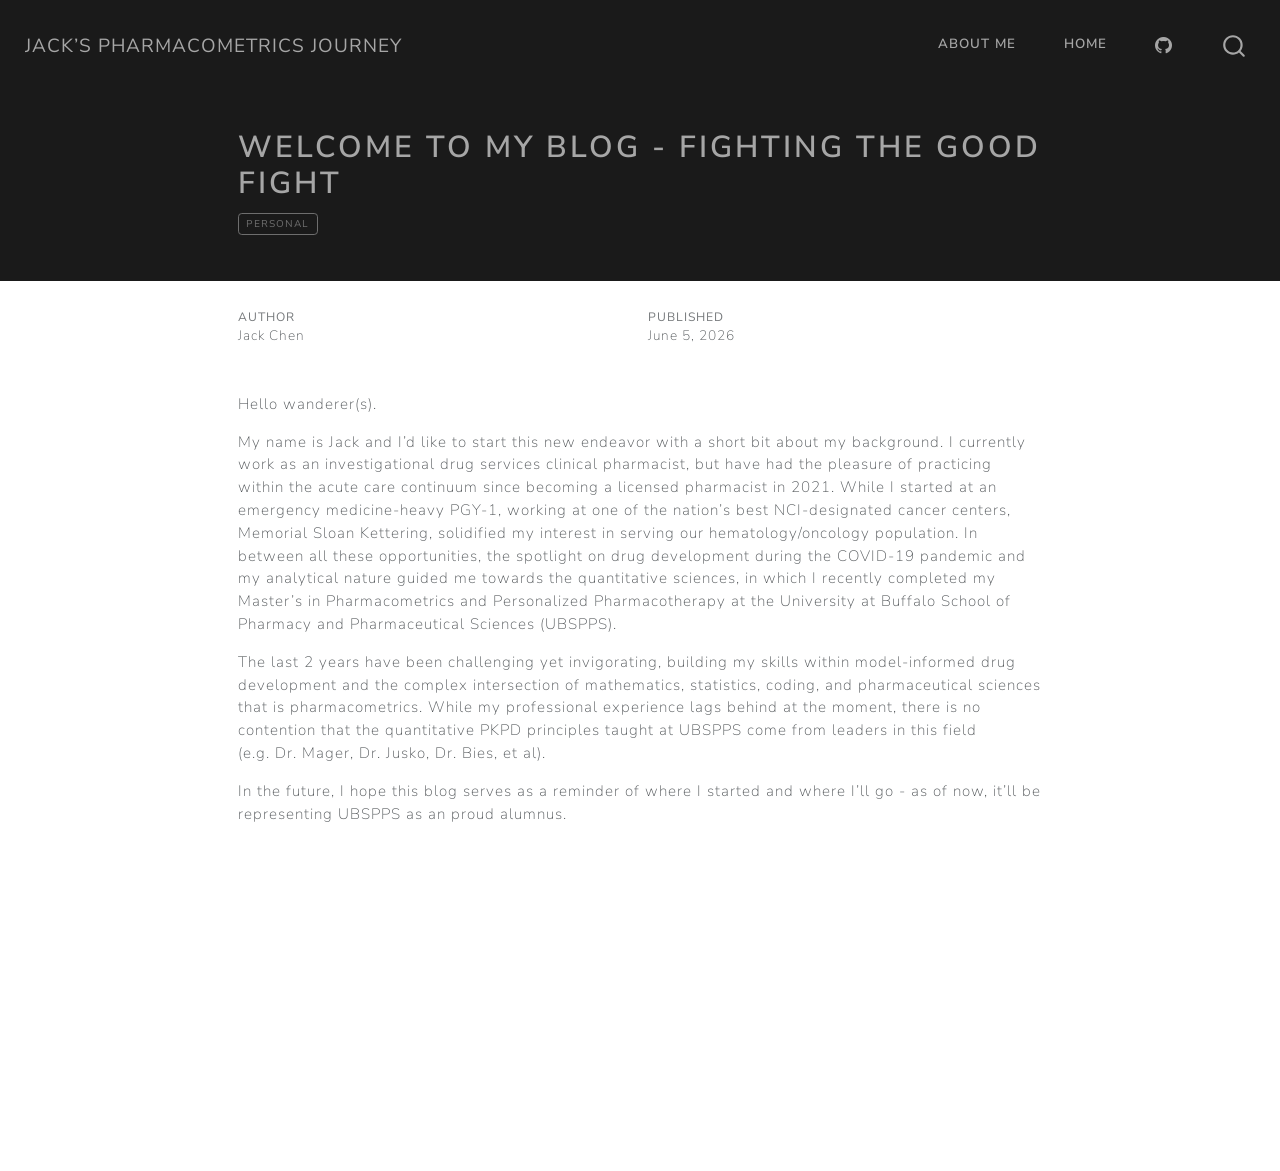
==== commit 2540665e: "Built site for gh-pages" ====
--- a/posts/01_selfintroduction/index.html
+++ b/posts/01_selfintroduction/index.html
@@ -160,9 +160,10 @@
 
 
 
-<p>Hi everyone.</p>
-<p>I’d like to share a little bit about my background, in case you wanted to learn more about me. I currently work as an investigational drug services clinical pharmacist, but have had the pleasure of providing care within the acute care continuum since graduating from pharmacy school in 2021. I’ve moved around quite a lot, from an emergency medicine-heavy PGY-1 experience to even a specialized institution serving the hematology/oncology population, Memorial Sloan Kettering. In between all these opportunities, the gravitas of drug development during COVID-19 and my analytical nature guided me towards the quantitative sciences, in which I recently completed my Master’s in Pharmacometrics and Personalized Pharmacotherapy at the University at Buffalo School of Pharmacy and Pharmaceutical Sciences (UBSPPS).</p>
-<p>The last 2 years have been challenging, to say the least, but I am happy with how green I’ve raised my grass. It has been such a pleasure to build my skills within model-informed drug development and the complex intersection of mathematics, statistics, coding, and pharmaceutical sciences that is pharmacometrics. While my professional experience lags behind, there is no contention that the foundational PKPD principles I’ve learned come from leaders in this field (e.g.&nbsp;Dr.&nbsp;Mager, Dr.&nbsp;Jusko, Dr.&nbsp;Bies, etc). Therefore, I hope this blog serves as a reminder of where I’ve started and where I’ll go - for now, it’ll be representing UBSPPS as an proud alumnus.</p>
+<p>Hello wanderer(s).</p>
+<p>My name is Jack and I’d like to start this new endeavor with a short bit about my background. I currently work as an investigational drug services clinical pharmacist, but have had the pleasure of practicing within the acute care continuum since becoming a licensed pharmacist in 2021. While I started at an emergency medicine-heavy PGY-1, working at one of the nation’s best NCI-designated cancer centers, Memorial Sloan Kettering, solidified my interest in serving our hematology/oncology population. In between all these opportunities, the spotlight on drug development during the COVID-19 pandemic and my analytical nature guided me towards the quantitative sciences, in which I recently completed my Master’s in Pharmacometrics and Personalized Pharmacotherapy at the University at Buffalo School of Pharmacy and Pharmaceutical Sciences (UBSPPS).</p>
+<p>The last 2 years have been challenging yet invigorating, building my skills within model-informed drug development and the complex intersection of mathematics, statistics, coding, and pharmaceutical sciences that is pharmacometrics. While my professional experience lags behind at the moment, there is no contention that the quantitative PKPD principles taught at UBSPPS come from leaders in this field (e.g.&nbsp;Dr.&nbsp;Mager, Dr.&nbsp;Jusko, Dr.&nbsp;Bies, et al).</p>
+<p>In the future, I hope this blog serves as a reminder of where I started and where I’ll go - as of now, it’ll be representing UBSPPS as an proud alumnus.</p>
 
 
 
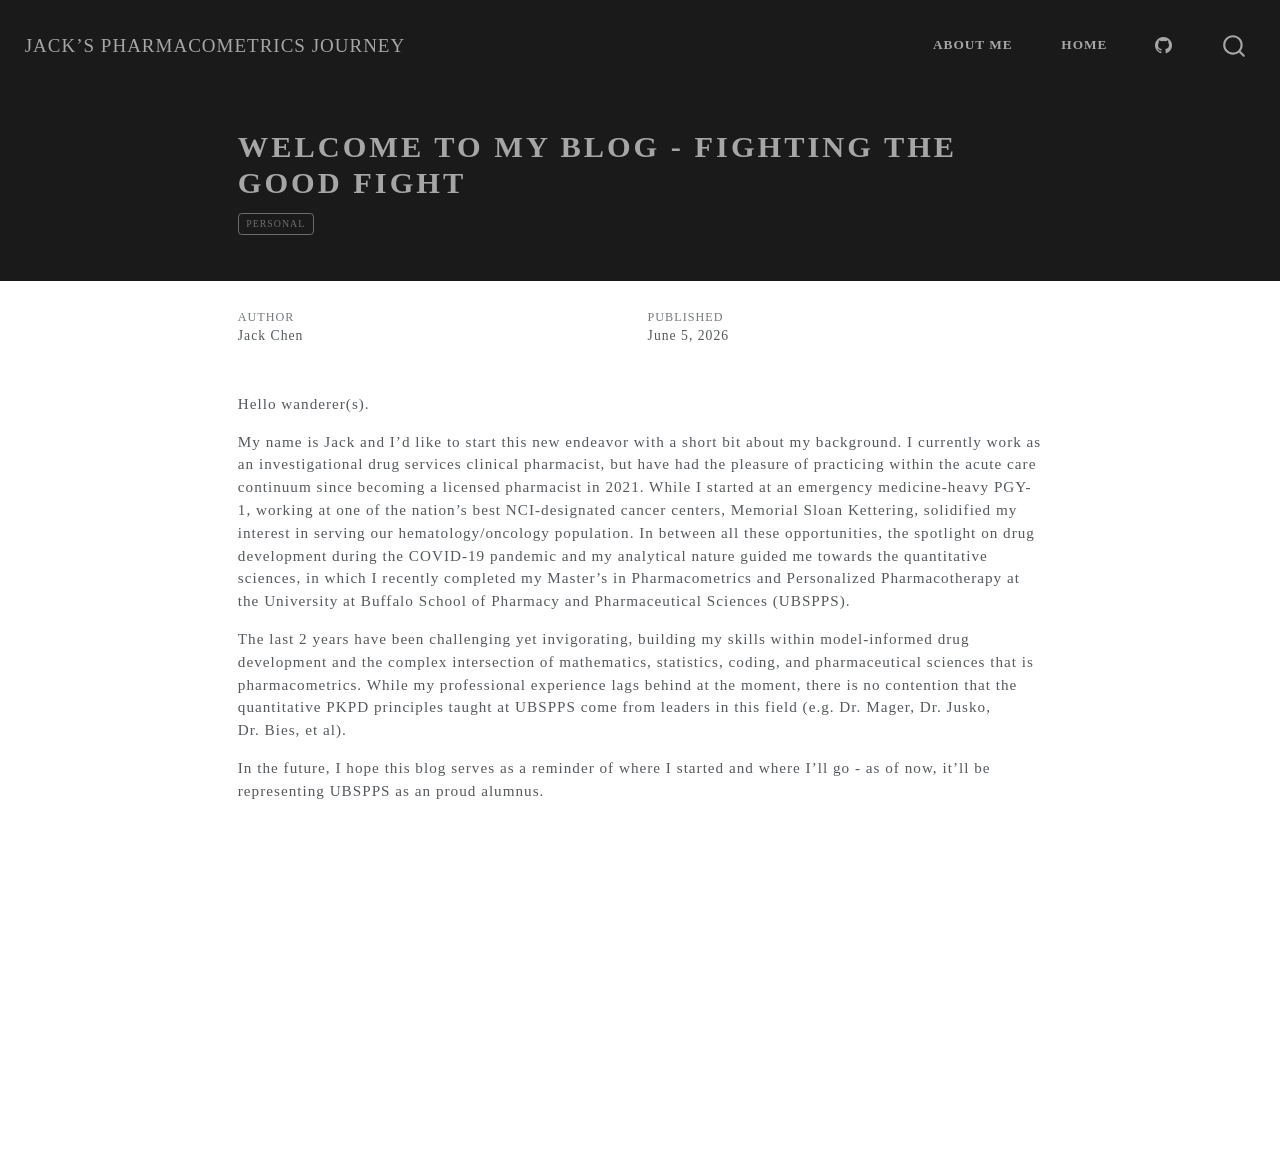
==== commit d563f423: "Built site for gh-pages" ====
--- a/posts/01_selfintroduction/index.html
+++ b/posts/01_selfintroduction/index.html
@@ -47,7 +47,7 @@
 <link href="../../site_libs/quarto-html/quarto-syntax-highlighting-64a204ab8560d761af7679ceaba22944.css" rel="stylesheet" id="quarto-text-highlighting-styles">
 <script src="../../site_libs/bootstrap/bootstrap.min.js"></script>
 <link href="../../site_libs/bootstrap/bootstrap-icons.css" rel="stylesheet">
-<link href="../../site_libs/bootstrap/bootstrap-2fbaeb7ab440b14e8ef05c63908faf48.min.css" rel="stylesheet" append-hash="true" id="quarto-bootstrap" data-mode="light">
+<link href="../../site_libs/bootstrap/bootstrap-41549ce5730647f6f0bb792542770d1a.min.css" rel="stylesheet" append-hash="true" id="quarto-bootstrap" data-mode="light">
 <script id="quarto-search-options" type="application/json">{
   "location": "navbar",
   "copy-button": false,
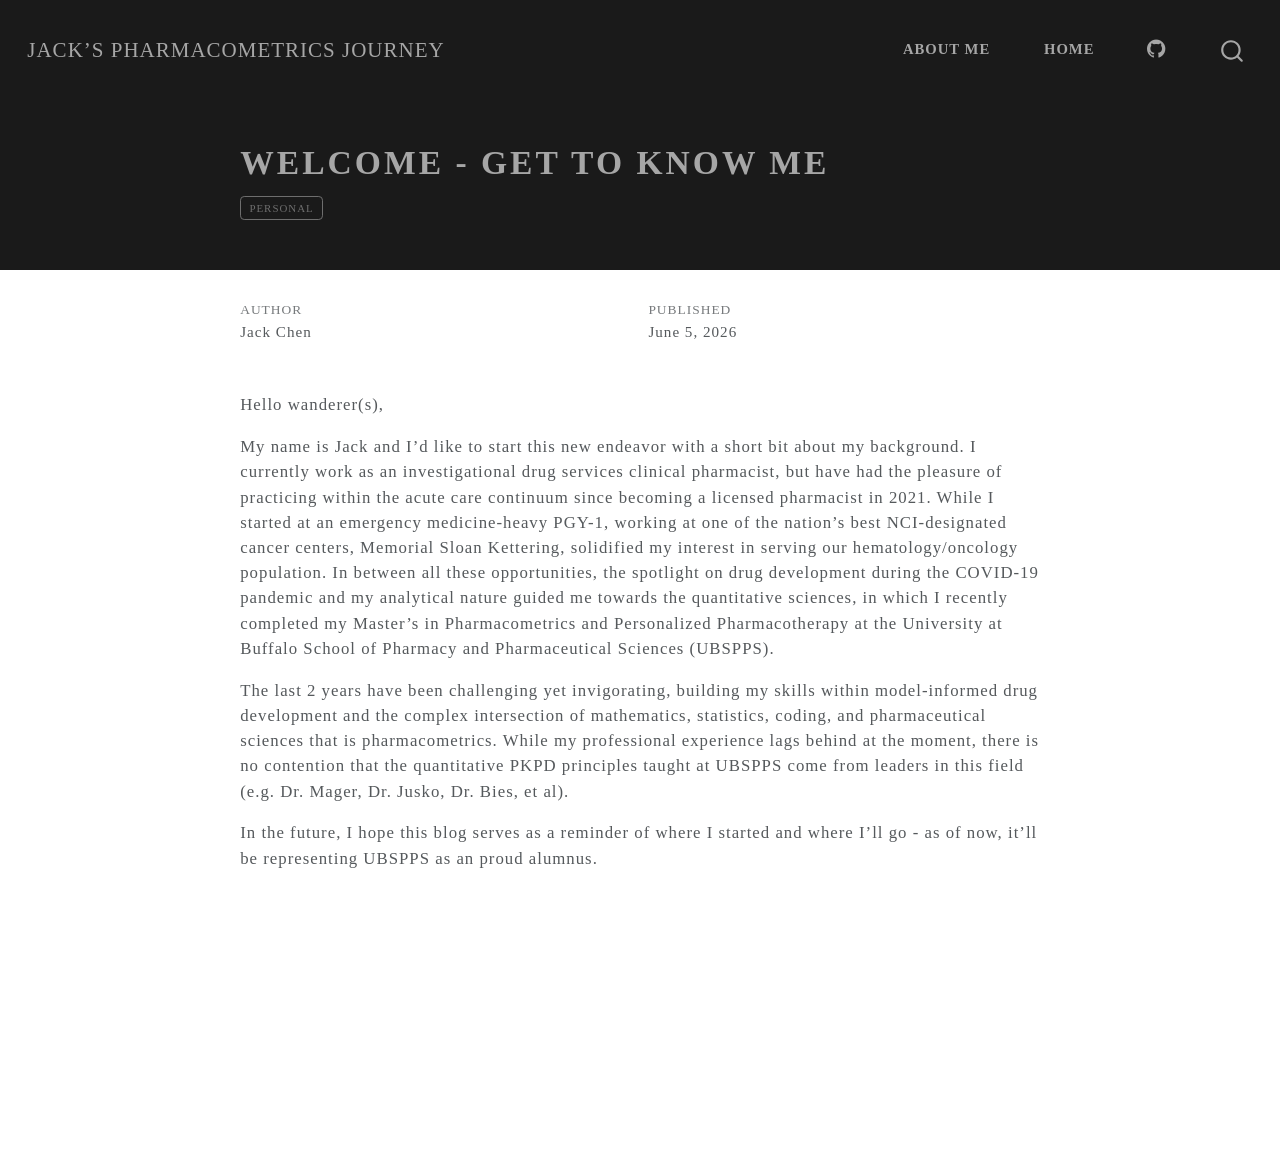
==== commit 8ddfc75f: "Built site for gh-pages" ====
--- a/posts/01_selfintroduction/index.html
+++ b/posts/01_selfintroduction/index.html
@@ -9,7 +9,7 @@
 <meta name="author" content="Jack Chen">
 <meta name="dcterms.date" content="2026-06-05">
 
-<title>Welcome To My Blog - Fighting the Good Fight – Jack’s Pharmacometrics Journey</title>
+<title>Welcome - Get to Know Me – Jack’s Pharmacometrics Journey</title>
 <style>
 /* Default styles provided by pandoc.
 ** See https://pandoc.org/MANUAL.html#variables-for-html for config info.
@@ -47,7 +47,7 @@
 <link href="../../site_libs/quarto-html/quarto-syntax-highlighting-64a204ab8560d761af7679ceaba22944.css" rel="stylesheet" id="quarto-text-highlighting-styles">
 <script src="../../site_libs/bootstrap/bootstrap.min.js"></script>
 <link href="../../site_libs/bootstrap/bootstrap-icons.css" rel="stylesheet">
-<link href="../../site_libs/bootstrap/bootstrap-41549ce5730647f6f0bb792542770d1a.min.css" rel="stylesheet" append-hash="true" id="quarto-bootstrap" data-mode="light">
+<link href="../../site_libs/bootstrap/bootstrap-b224bb6d63ef8bee71cc5681761ad3ae.min.css" rel="stylesheet" append-hash="true" id="quarto-bootstrap" data-mode="light">
 <script id="quarto-search-options" type="application/json">{
   "location": "navbar",
   "copy-button": false,
@@ -121,7 +121,7 @@
 <header id="title-block-header" class="quarto-title-block default page-columns page-full">
   <div class="quarto-title-banner page-columns page-full">
     <div class="quarto-title column-body">
-      <h1 class="title">Welcome To My Blog - Fighting the Good Fight</h1>
+      <h1 class="title">Welcome - Get to Know Me</h1>
                                 <div class="quarto-categories">
                 <div class="quarto-category">personal</div>
               </div>
@@ -160,7 +160,7 @@
 
 
 
-<p>Hello wanderer(s).</p>
+<p>Hello wanderer(s),</p>
 <p>My name is Jack and I’d like to start this new endeavor with a short bit about my background. I currently work as an investigational drug services clinical pharmacist, but have had the pleasure of practicing within the acute care continuum since becoming a licensed pharmacist in 2021. While I started at an emergency medicine-heavy PGY-1, working at one of the nation’s best NCI-designated cancer centers, Memorial Sloan Kettering, solidified my interest in serving our hematology/oncology population. In between all these opportunities, the spotlight on drug development during the COVID-19 pandemic and my analytical nature guided me towards the quantitative sciences, in which I recently completed my Master’s in Pharmacometrics and Personalized Pharmacotherapy at the University at Buffalo School of Pharmacy and Pharmaceutical Sciences (UBSPPS).</p>
 <p>The last 2 years have been challenging yet invigorating, building my skills within model-informed drug development and the complex intersection of mathematics, statistics, coding, and pharmaceutical sciences that is pharmacometrics. While my professional experience lags behind at the moment, there is no contention that the quantitative PKPD principles taught at UBSPPS come from leaders in this field (e.g.&nbsp;Dr.&nbsp;Mager, Dr.&nbsp;Jusko, Dr.&nbsp;Bies, et al).</p>
 <p>In the future, I hope this blog serves as a reminder of where I started and where I’ll go - as of now, it’ll be representing UBSPPS as an proud alumnus.</p>
